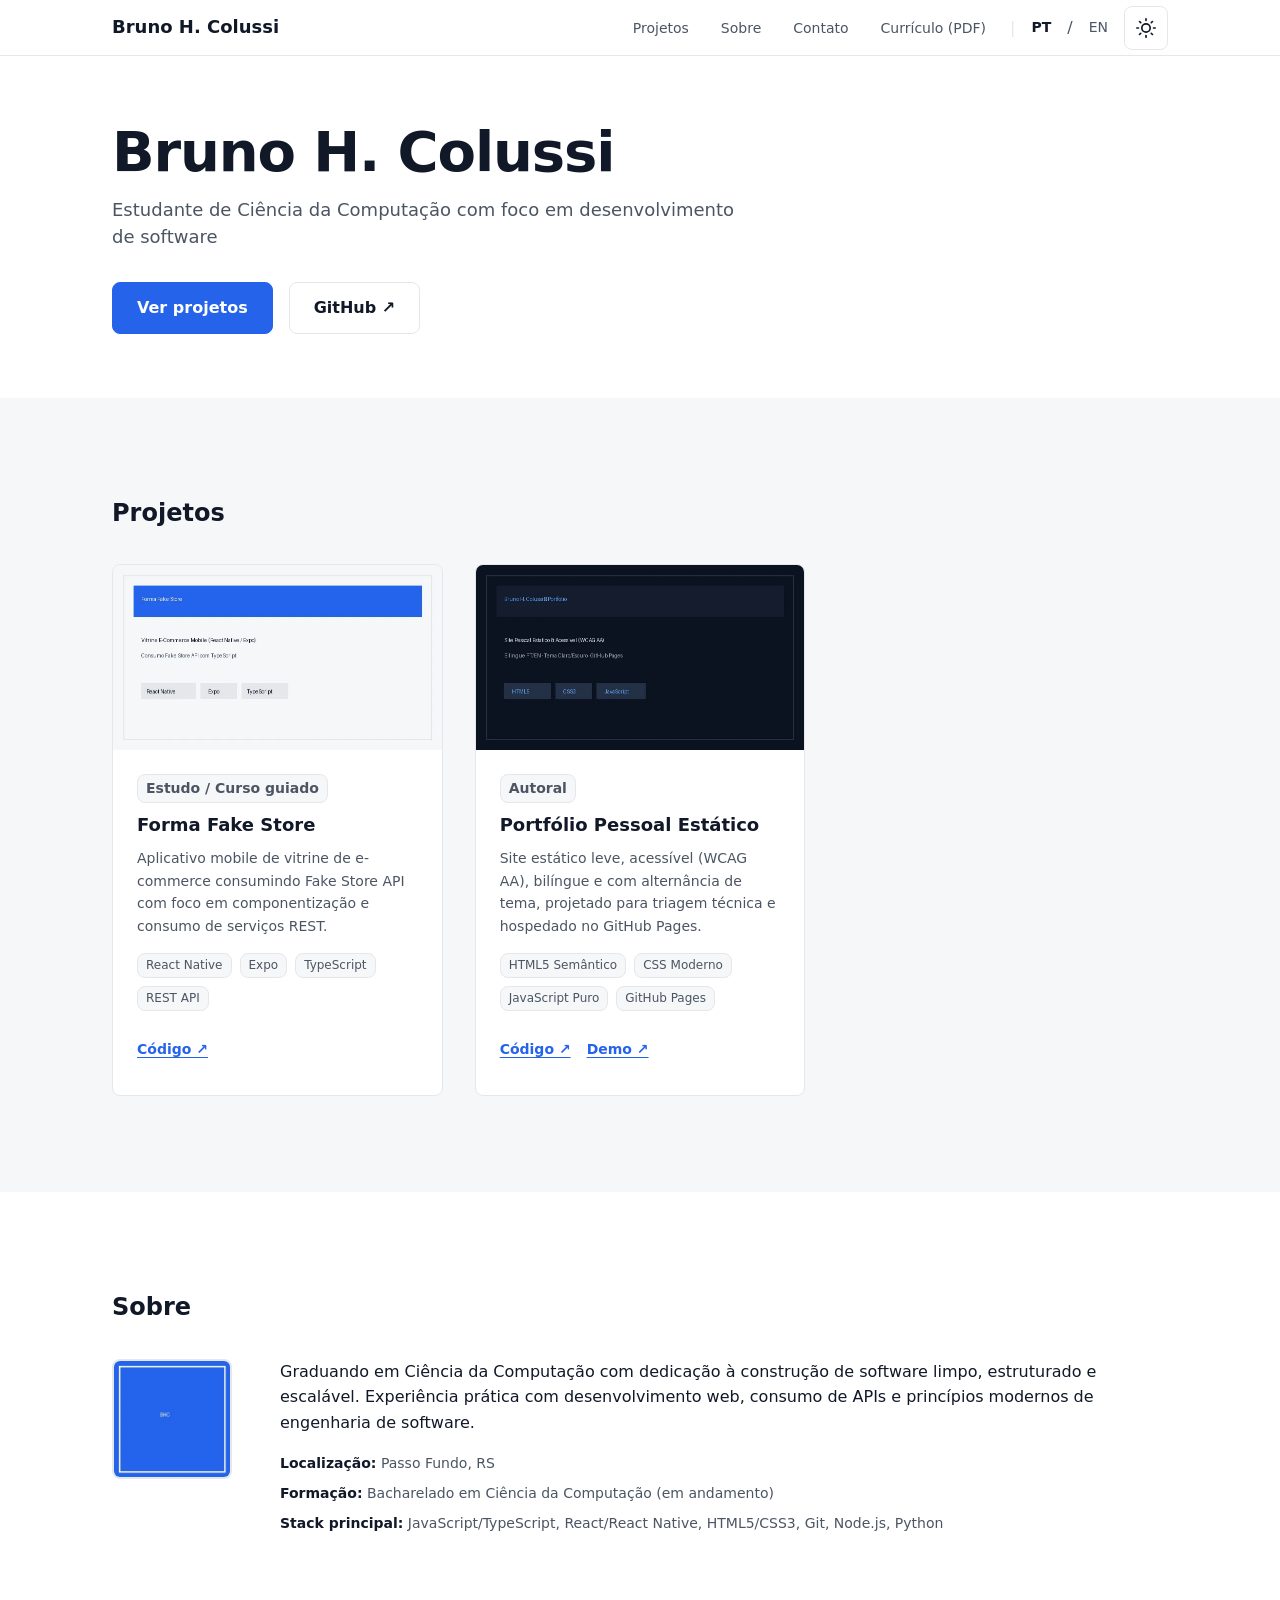
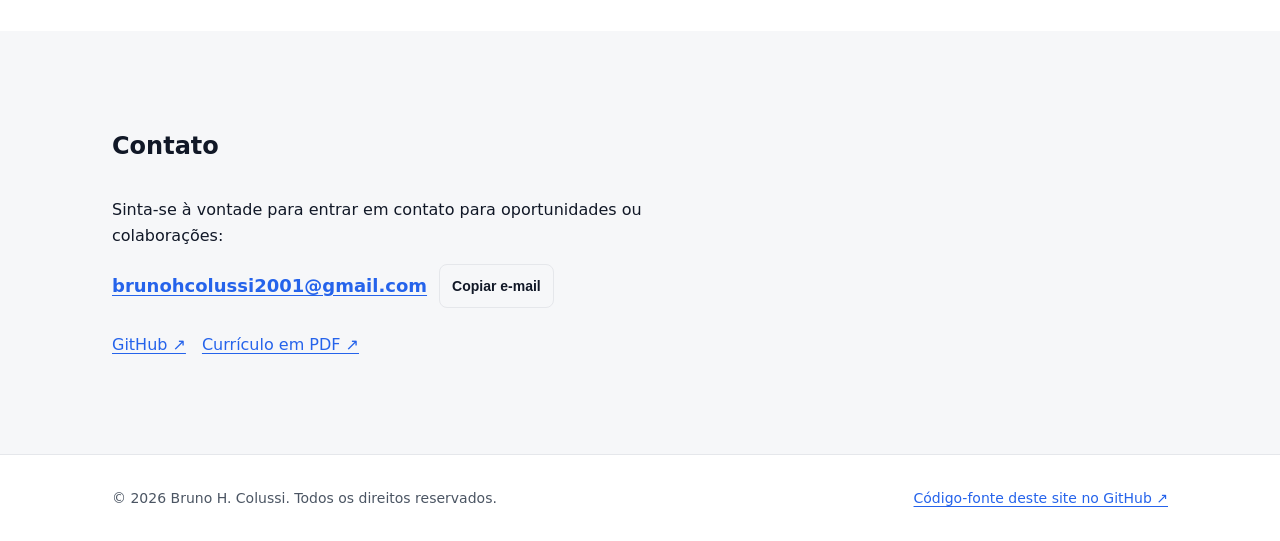
==== index.html @ cbc651db "feat: release portfolio v1.0 (estatico, acessivel, bilingue)" ====
<!DOCTYPE html>
<html lang="pt-BR">
<head>
  <meta charset="UTF-8">
  <meta name="viewport" content="width=device-width, initial-scale=1.0">
  <title>Bruno H. Colussi — Portfólio</title>
  <meta name="description" content="Estudante de Ciência da Computação com foco em desenvolvimento de software. Passo Fundo, RS. Projetos, formação e contato.">
  <meta name="theme-color" content="#FFFFFF">

  <!-- SEO e Open Graph -->
  <link rel="canonical" href="https://brunohcolussi.github.io/">
  <link rel="alternate" hreflang="pt-BR" href="https://brunohcolussi.github.io/">
  <link rel="alternate" hreflang="en" href="https://brunohcolussi.github.io/en/">
  <link rel="alternate" hreflang="x-default" href="https://brunohcolussi.github.io/">

  <meta property="og:type" content="website">
  <meta property="og:url" content="https://brunohcolussi.github.io/">
  <meta property="og:title" content="Bruno H. Colussi — Portfólio">
  <meta property="og:description" content="Estudante de Ciência da Computação com foco em desenvolvimento de software. Passo Fundo, RS.">
  <meta property="og:image" content="https://brunohcolussi.github.io/assets/img/social/og-image.webp">

  <meta name="twitter:card" content="summary_large_image">
  <meta name="twitter:title" content="Bruno H. Colussi — Portfólio">
  <meta name="twitter:description" content="Estudante de Ciência da Computação com foco em desenvolvimento de software. Passo Fundo, RS.">
  <meta name="twitter:image" content="https://brunohcolussi.github.io/assets/img/social/og-image.webp">

  <!-- Anti-flash de tema -->
  <script>
    (function() {
      var saved = localStorage.getItem('theme');
      if (saved === 'dark' || (!saved && window.matchMedia('(prefers-color-scheme: dark)').matches)) {
        document.documentElement.setAttribute('data-theme', 'dark');
      } else {
        document.documentElement.setAttribute('data-theme', 'light');
      }
    })();
  </script>

  <link rel="stylesheet" href="assets/css/style.css">
</head>
<body>
  <a href="#conteudo-principal" class="skip-link">Pular para o conteúdo principal</a>

  <!-- HEADER FIXO -->
  <header class="site-header">
    <div class="container header-inner">
      <a href="#hero" class="brand" aria-label="Ir para o topo da página">Bruno H. Colussi</a>

      <div class="nav-group">
        <nav aria-label="Navegação principal">
          <ul class="nav-menu">
            <li><a href="#projetos" class="nav-link">Projetos</a></li>
            <li><a href="#sobre" class="nav-link">Sobre</a></li>
            <li><a href="#contato" class="nav-link">Contato</a></li>
            <li><a href="curriculo.pdf" class="nav-link" target="_blank" rel="noopener">Currículo (PDF)</a></li>
          </ul>
        </nav>

        <div class="actions-group">
          <span aria-hidden="true" style="color: var(--border);">|</span>
          <a href="index.html" class="lang-switch" aria-current="true" aria-label="Versão em Português (atual)">PT</a>
          <span aria-hidden="true" style="color: var(--text-muted);">/</span>
          <a href="en/index.html" class="lang-switch" aria-label="Switch to English version">EN</a>

          <button id="theme-toggle" class="btn-icon" type="button" aria-pressed="false" aria-label="Alternar tema de cores" data-title-light="Alternar para tema escuro" data-title-dark="Alternar para tema claro">
            <svg width="20" height="20" viewBox="0 0 24 24" fill="none" stroke="currentColor" stroke-width="2" stroke-linecap="round" stroke-linejoin="round" aria-hidden="true">
              <circle cx="12" cy="12" r="5"></circle>
              <line x1="12" y1="1" x2="12" y2="3"></line>
              <line x1="12" y1="21" x2="12" y2="23"></line>
              <line x1="4.22" y1="4.22" x2="5.64" y2="5.64"></line>
              <line x1="18.36" y1="18.36" x2="19.78" y2="19.78"></line>
              <line x1="1" y1="12" x2="3" y2="12"></line>
              <line x1="21" y1="12" x2="23" y2="12"></line>
              <line x1="4.22" y1="19.78" x2="5.64" y2="18.36"></line>
              <line x1="18.36" y1="5.64" x2="19.78" y2="4.22"></line>
            </svg>
          </button>

          <button id="menu-toggle" class="btn-icon menu-toggle" type="button" aria-expanded="false" aria-controls="mobile-drawer" aria-label="Abrir menu de navegação">
            <svg width="20" height="20" viewBox="0 0 24 24" fill="none" stroke="currentColor" stroke-width="2" stroke-linecap="round" stroke-linejoin="round" aria-hidden="true">
              <line x1="3" y1="12" x2="21" y2="12"></line>
              <line x1="3" y1="6" x2="21" y2="6"></line>
              <line x1="3" y1="18" x2="21" y2="18"></line>
            </svg>
          </button>
        </div>
      </div>
    </div>

    <!-- Gaveta Mobile -->
    <div id="mobile-drawer" class="mobile-drawer">
      <ul class="mobile-menu-list">
        <li><a href="#projetos" class="nav-link">Projetos</a></li>
        <li><a href="#sobre" class="nav-link">Sobre</a></li>
        <li><a href="#contato" class="nav-link">Contato</a></li>
        <li><a href="curriculo.pdf" class="nav-link" target="_blank" rel="noopener">Currículo (PDF)</a></li>
      </ul>
    </div>
  </header>

  <main id="conteudo-principal">
    <!-- HERO SECTION (D9, D10, D11) -->
    <section id="hero" class="section hero">
      <div class="container">
        <h1 class="hero-title">Bruno H. Colussi</h1>
        <p class="hero-headline">Estudante de Ciência da Computação com foco em desenvolvimento de software</p>
        <div class="hero-ctas">
          <a href="#projetos" class="btn btn-primary">Ver projetos</a>
          <a href="https://github.com/brunohcolussi" class="btn btn-secondary" target="_blank" rel="noopener">GitHub ↗</a>
        </div>
      </div>
    </section>

    <!-- PROJETOS (D20, D28, D31) -->
    <section id="projetos" class="section section-alt">
      <div class="container">
        <h2 class="section-title">Projetos</h2>
        <div class="projects-grid">

          <!-- Card 1: forma-fake-store (D17 - Projeto de curso) -->
          <article class="project-card">
            <div class="project-img-wrapper">
              <img src="assets/img/projects/forma-fake-store.webp" alt="Interface do aplicativo Forma Fake Store com lista de produtos" class="project-img" width="640" height="360" loading="lazy">
            </div>
            <div class="project-card-body">
              <span class="project-badge">Estudo / Curso guiado</span>
              <h3 class="project-title">Forma Fake Store</h3>
              <p class="project-desc">Aplicativo mobile de vitrine de e-commerce consumindo Fake Store API com foco em componentização e consumo de serviços REST.</p>
              <ul class="project-tags" aria-label="Tecnologias utilizadas">
                <li class="tag">React Native</li>
                <li class="tag">Expo</li>
                <li class="tag">TypeScript</li>
                <li class="tag">REST API</li>
              </ul>
              <div class="project-links">
                <a href="https://github.com/Vinicius-Hoffelder/forma-fake-store" target="_blank" rel="noopener">Código ↗</a>
              </div>
            </div>
          </article>

          <!-- Card 2: Portfólio Pessoal (Autoral) -->
          <article class="project-card">
            <div class="project-img-wrapper">
              <img src="assets/img/projects/portfolio.webp" alt="Página inicial do site pessoal de Bruno H. Colussi exibindo hero e grade" class="project-img" width="640" height="360" loading="lazy">
            </div>
            <div class="project-card-body">
              <span class="project-badge">Autoral</span>
              <h3 class="project-title">Portfólio Pessoal Estático</h3>
              <p class="project-desc">Site estático leve, acessível (WCAG AA), bilíngue e com alternância de tema, projetado para triagem técnica e hospedado no GitHub Pages.</p>
              <ul class="project-tags" aria-label="Tecnologias utilizadas">
                <li class="tag">HTML5 Semântico</li>
                <li class="tag">CSS Moderno</li>
                <li class="tag">JavaScript Puro</li>
                <li class="tag">GitHub Pages</li>
              </ul>
              <div class="project-links">
                <a href="https://github.com/brunohcolussi/brunohcolussi.github.io" target="_blank" rel="noopener">Código ↗</a>
                <a href="https://brunohcolussi.github.io/" target="_blank" rel="noopener">Demo ↗</a>
              </div>
            </div>
          </article>

        </div>
      </div>
    </section>

    <!-- SOBRE (D13, D14, D21) -->
    <section id="sobre" class="section">
      <div class="container">
        <h2 class="section-title">Sobre</h2>
        <div class="about-content">
          <img src="assets/img/foto.webp" alt="Foto de Bruno H. Colussi" class="about-avatar" width="120" height="120" loading="lazy">
          <div class="about-details">
            <p class="about-bio">
              Graduando em Ciência da Computação com dedicação à construção de software limpo, estruturado e escalável. Experiência prática com desenvolvimento web, consumo de APIs e princípios modernos de engenharia de software.
            </p>
            <ul class="about-meta-list">
              <li class="about-meta-item"><strong>Localização:</strong> Passo Fundo, RS</li>
              <li class="about-meta-item"><strong>Formação:</strong> Bacharelado em Ciência da Computação (em andamento)</li>
              <li class="about-meta-item"><strong>Stack principal:</strong> JavaScript/TypeScript, React/React Native, HTML5/CSS3, Git, Node.js, Python</li>
            </ul>
          </div>
        </div>
      </div>
    </section>

    <!-- CONTATO (D12, D32) -->
    <section id="contato" class="section section-alt">
      <div class="container">
        <h2 class="section-title">Contato</h2>
        <div class="contact-box">
          <p>Sinta-se à vontade para entrar em contato para oportunidades ou colaborações:</p>
          <div class="contact-email-row">
            <a href="mailto:brunohcolussi2001@gmail.com" class="contact-email-link">brunohcolussi2001@gmail.com</a>
            <button id="btn-copy-email" type="button" class="btn btn-secondary copy-btn" data-feedback="Copiado!">Copiar e-mail</button>
            <span id="copy-live-alert" class="sr-only" aria-live="polite" style="position: absolute; width: 1px; height: 1px; overflow: hidden; clip: rect(0,0,0,0);"></span>
          </div>
          <ul class="contact-links-list">
            <li><a href="https://github.com/brunohcolussi" target="_blank" rel="noopener">GitHub ↗</a></li>
            <li><a href="curriculo.pdf" target="_blank" rel="noopener">Currículo em PDF ↗</a></li>
          </ul>
        </div>
      </div>
    </section>
  </main>

  <!-- FOOTER -->
  <footer class="site-footer">
    <div class="container footer-inner">
      <p>© 2026 Bruno H. Colussi. Todos os direitos reservados.</p>
      <p><a href="https://github.com/brunohcolussi/brunohcolussi.github.io" target="_blank" rel="noopener">Código-fonte deste site no GitHub ↗</a></p>
    </div>
  </footer>

  <script src="assets/js/main.js"></script>
</body>
</html>
---- assets/css/style.css ----
/* ==========================================================================
   TOKENS DE DESIGN (SPECS.md Seção 7)
   ========================================================================== */
:root {
  /* Cores - Tema Claro (Padrão) */
  --bg: #FFFFFF;
  --surface: #F6F7F9;
  --text: #111827;
  --text-muted: #4B5563;
  --border: #E5E7EB;
  --accent: #2563EB;
  --accent-hover: #1D4ED8;
  --on-accent: #FFFFFF;

  /* Tipografia (Fontes de Sistema - D25) */
  --font-sans: system-ui, -apple-system, "Segoe UI", Roboto, "Helvetica Neue", Arial, sans-serif;
  --text-xl: clamp(2rem, 1.2rem + 3.2vw, 3.5rem);
  --text-lg: 1.5rem;
  --text-md: 1.125rem;
  --text-base: 1rem;
  --text-sm: 0.875rem;

  /* Espaçamentos */
  --space-1: 4px;
  --space-2: 8px;
  --space-3: 12px;
  --space-4: 16px;
  --space-5: 24px;
  --space-6: 32px;
  --space-7: 48px;
  --space-8: 64px;
  --space-9: 96px;

  /* Layout */
  --container: 1120px;
  --gutter: 20px;
  --section-y: 64px;
  --radius: 8px;
  --header-height: 56px;

  /* Transição */
  --transition: 150ms ease-out;
}

@media (min-width: 768px) {
  :root {
    --gutter: 32px;
  }
}

@media (min-width: 1024px) {
  :root {
    --section-y: 96px;
  }
}

/* Tema Escuro - Automático via Sistema */
@media (prefers-color-scheme: dark) {
  :root:not([data-theme="light"]) {
    --bg: #0B1220;
    --surface: #131C2E;
    --text: #E5E7EB;
    --text-muted: #9CA3AF;
    --border: #243044;
    --accent: #60A5FA;
    --accent-hover: #93C5FD;
    --on-accent: #0B1220;
  }
}

/* Tema Escuro - Forçado via Atributo */
[data-theme="dark"] {
  --bg: #0B1220;
  --surface: #131C2E;
  --text: #E5E7EB;
  --text-muted: #9CA3AF;
  --border: #243044;
  --accent: #60A5FA;
  --accent-hover: #93C5FD;
  --on-accent: #0B1220;
}

/* Tema Claro - Forçado via Atributo */
[data-theme="light"] {
  --bg: #FFFFFF;
  --surface: #F6F7F9;
  --text: #111827;
  --text-muted: #4B5563;
  --border: #E5E7EB;
  --accent: #2563EB;
  --accent-hover: #1D4ED8;
  --on-accent: #FFFFFF;
}

/* ==========================================================================
   RESET E BASE
   ========================================================================== */
*, *::before, *::after {
  box-sizing: border-box;
  margin: 0;
  padding: 0;
}

html {
  font-family: var(--font-sans);
  font-size: 16px;
  line-height: 1.6;
  color: var(--text);
  background-color: var(--bg);
  scroll-behavior: smooth;
  -webkit-text-size-adjust: 100%;
}

@media (prefers-reduced-motion: reduce) {
  html {
    scroll-behavior: auto;
  }
  *, *::before, *::after {
    animation-duration: 0.01ms !important;
    animation-iteration-count: 1 !important;
    transition-duration: 0.01ms !important;
    scroll-behavior: auto !important;
  }
}

body {
  min-height: 100vh;
  display: flex;
  flex-direction: column;
}

img {
  max-width: 100%;
  height: auto;
  display: block;
}

a {
  color: var(--accent);
  text-decoration: underline;
  text-underline-offset: 3px;
  transition: color var(--transition);
}

a:hover {
  color: var(--accent-hover);
}

:focus-visible {
  outline: 3px solid var(--accent);
  outline-offset: 2px;
}

/* Skip Link (Acessibilidade) */
.skip-link {
  position: absolute;
  top: -100px;
  left: var(--space-4);
  background: var(--accent);
  color: var(--on-accent);
  padding: var(--space-2) var(--space-4);
  border-radius: var(--radius);
  text-decoration: none;
  font-weight: 600;
  z-index: 1000;
  transition: top var(--transition);
}

.skip-link:focus {
  top: var(--space-4);
}

/* Layout Utilitários */
.container {
  width: 100%;
  max-width: var(--container);
  margin-left: auto;
  margin-right: auto;
  padding-left: var(--gutter);
  padding-right: var(--gutter);
}

.section {
  padding-top: var(--section-y);
  padding-bottom: var(--section-y);
  scroll-margin-top: var(--header-height);
}

.section-alt {
  background-color: var(--surface);
}

.section-title {
  font-size: var(--text-lg);
  font-weight: 700;
  margin-bottom: var(--space-6);
  color: var(--text);
}

/* ==========================================================================
   HEADER E NAVEGAÇÃO
   ========================================================================== */
.site-header {
  position: sticky;
  top: 0;
  left: 0;
  width: 100%;
  height: var(--header-height);
  background-color: var(--bg);
  border-bottom: 1px solid var(--border);
  z-index: 100;
}

.header-inner {
  display: flex;
  align-items: center;
  justify-content: space-between;
  height: 100%;
}

.brand {
  font-size: var(--text-md);
  font-weight: 700;
  color: var(--text);
  text-decoration: none;
}

.nav-group {
  display: flex;
  align-items: center;
  gap: var(--space-4);
}

.nav-menu {
  display: none;
  list-style: none;
  gap: var(--space-4);
}

.nav-link {
  font-size: var(--text-sm);
  color: var(--text-muted);
  text-decoration: none;
  padding: var(--space-2);
  border-radius: var(--radius);
  transition: color var(--transition);
}

.nav-link:hover,
.nav-link[aria-current="page"] {
  color: var(--text);
  font-weight: 600;
}

.actions-group {
  display: flex;
  align-items: center;
  gap: var(--space-2);
}

.btn-icon {
  display: inline-flex;
  align-items: center;
  justify-content: center;
  min-width: 44px;
  min-height: 44px;
  background: transparent;
  border: 1px solid var(--border);
  border-radius: var(--radius);
  color: var(--text);
  cursor: pointer;
  padding: var(--space-2);
  transition: background-color var(--transition), border-color var(--transition);
}

.btn-icon:hover {
  background-color: var(--surface);
}

.lang-switch {
  font-size: var(--text-sm);
  text-decoration: none;
  color: var(--text-muted);
  padding: var(--space-2);
  min-height: 44px;
  display: inline-flex;
  align-items: center;
}

.lang-switch[aria-current="true"] {
  font-weight: 700;
  color: var(--text);
}

.menu-toggle {
  display: inline-flex;
}

@media (min-width: 768px) {
  .nav-menu {
    display: flex;
  }
  .menu-toggle {
    display: none;
  }
}

/* Mobile Drawer Menu */
.mobile-drawer {
  display: none;
  position: fixed;
  top: var(--header-height);
  left: 0;
  width: 100%;
  background-color: var(--bg);
  border-bottom: 1px solid var(--border);
  padding: var(--space-4) var(--gutter);
  z-index: 99;
}

.mobile-drawer.is-open {
  display: block;
}

.mobile-menu-list {
  list-style: none;
  display: flex;
  flex-direction: column;
  gap: var(--space-2);
}

.mobile-menu-list .nav-link {
  display: block;
  padding: var(--space-3) 0;
  font-size: var(--text-md);
}

/* ==========================================================================
   HERO SECTION
   ========================================================================== */
.hero {
  padding-top: var(--space-8);
  padding-bottom: var(--space-8);
}

.hero-title {
  font-size: var(--text-xl);
  font-weight: 800;
  line-height: 1.15;
  letter-spacing: -0.02em;
  color: var(--text);
  margin-bottom: var(--space-3);
}

.hero-headline {
  font-size: var(--text-md);
  color: var(--text-muted);
  max-width: 650px;
  line-height: 1.5;
  margin-bottom: var(--space-6);
}

.hero-ctas {
  display: flex;
  flex-wrap: wrap;
  gap: var(--space-4);
}

.btn {
  display: inline-flex;
  align-items: center;
  justify-content: center;
  min-height: 44px;
  padding: var(--space-3) var(--space-5);
  border-radius: var(--radius);
  font-size: var(--text-base);
  font-weight: 600;
  text-decoration: none;
  cursor: pointer;
  transition: background-color var(--transition), color var(--transition), border-color var(--transition);
}

.btn-primary {
  background-color: var(--accent);
  color: var(--on-accent);
  border: 1px solid var(--accent);
}

.btn-primary:hover {
  background-color: var(--accent-hover);
  border-color: var(--accent-hover);
  color: var(--on-accent);
}

.btn-secondary {
  background-color: transparent;
  color: var(--text);
  border: 1px solid var(--border);
}

.btn-secondary:hover {
  background-color: var(--surface);
  color: var(--text);
}

/* ==========================================================================
   PROJETOS (GRADE E CARDS)
   ========================================================================== */
.projects-grid {
  display: grid;
  grid-template-columns: 1fr;
  gap: var(--space-6);
}

@media (min-width: 768px) {
  .projects-grid {
    grid-template-columns: repeat(2, 1fr);
  }
}

@media (min-width: 1024px) {
  .projects-grid {
    grid-template-columns: repeat(3, 1fr);
  }
}

.project-card {
  background-color: var(--bg);
  border: 1px solid var(--border);
  border-radius: var(--radius);
  overflow: hidden;
  display: flex;
  flex-direction: column;
  transition: transform var(--transition), box-shadow var(--transition);
}

.project-card:hover {
  transform: translateY(-2px);
  box-shadow: 0 4px 12px rgba(0, 0, 0, 0.05);
}

.project-img-wrapper {
  position: relative;
  width: 100%;
  aspect-ratio: 16 / 9;
  background-color: var(--surface);
  overflow: hidden;
}

.project-img {
  width: 100%;
  height: 100%;
  object-fit: cover;
}

.project-card-body {
  padding: var(--space-5);
  display: flex;
  flex-direction: column;
  flex-grow: 1;
}

.project-badge {
  display: inline-block;
  align-self: flex-start;
  font-size: var(--text-sm);
  font-weight: 600;
  color: var(--text-muted);
  background-color: var(--surface);
  padding: 2px var(--space-2);
  border-radius: var(--radius);
  margin-bottom: var(--space-2);
  border: 1px solid var(--border);
}

.project-title {
  font-size: var(--text-md);
  font-weight: 700;
  margin-bottom: var(--space-2);
  color: var(--text);
}

.project-desc {
  font-size: var(--text-sm);
  color: var(--text-muted);
  margin-bottom: var(--space-4);
  flex-grow: 1;
}

.project-tags {
  display: flex;
  flex-wrap: wrap;
  gap: var(--space-2);
  list-style: none;
  margin-bottom: var(--space-4);
}

.tag {
  font-size: 0.75rem;
  font-weight: 500;
  color: var(--text-muted);
  background-color: var(--surface);
  border: 1px solid var(--border);
  padding: 2px var(--space-2);
  border-radius: var(--radius);
}

.project-links {
  display: flex;
  gap: var(--space-4);
  align-items: center;
}

.project-links a {
  font-size: var(--text-sm);
  font-weight: 600;
  display: inline-flex;
  align-items: center;
  gap: 4px;
  min-height: 44px;
}

/* ==========================================================================
   SOBRE
   ========================================================================== */
.about-content {
  display: flex;
  flex-direction: column;
  gap: var(--space-6);
}

@media (min-width: 768px) {
  .about-content {
    flex-direction: row;
    align-items: flex-start;
    gap: var(--space-7);
  }
}

.about-avatar {
  width: 96px;
  height: 96px;
  border-radius: var(--radius);
  object-fit: cover;
  border: 2px solid var(--border);
  flex-shrink: 0;
}

@media (min-width: 1024px) {
  .about-avatar {
    width: 120px;
    height: 120px;
  }
}

.about-details {
  flex-grow: 1;
}

.about-bio {
  font-size: var(--text-base);
  color: var(--text);
  line-height: 1.6;
  margin-bottom: var(--space-4);
}

.about-meta-list {
  list-style: none;
  display: flex;
  flex-direction: column;
  gap: var(--space-2);
}

.about-meta-item {
  font-size: var(--text-sm);
  color: var(--text-muted);
}

.about-meta-item strong {
  color: var(--text);
}

/* ==========================================================================
   CONTATO
   ========================================================================== */
.contact-box {
  display: flex;
  flex-direction: column;
  gap: var(--space-4);
  max-width: 600px;
}

.contact-email-row {
  display: flex;
  align-items: center;
  flex-wrap: wrap;
  gap: var(--space-3);
}

.contact-email-link {
  font-size: var(--text-md);
  font-weight: 600;
}

.copy-btn {
  font-size: var(--text-sm);
  padding: var(--space-2) var(--space-3);
  min-height: 44px;
  cursor: pointer;
}

.contact-links-list {
  list-style: none;
  display: flex;
  flex-wrap: wrap;
  gap: var(--space-4);
  margin-top: var(--space-2);
}

/* ==========================================================================
   FOOTER
   ========================================================================== */
.site-footer {
  margin-top: auto;
  border-top: 1px solid var(--border);
  padding: var(--space-6) 0;
  font-size: var(--text-sm);
  color: var(--text-muted);
}

.footer-inner {
  display: flex;
  flex-direction: column;
  gap: var(--space-2);
  align-items: flex-start;
}

@media (min-width: 768px) {
  .footer-inner {
    flex-direction: row;
    justify-content: space-between;
    align-items: center;
  }
}

/* ==========================================================================
   PÁGINA 404
   ========================================================================== */
.error-page-container {
  padding-top: var(--space-9);
  padding-bottom: var(--space-9);
  text-align: center;
}

.error-code {
  font-size: var(--text-xl);
  font-weight: 800;
  color: var(--accent);
  margin-bottom: var(--space-2);
}

.error-message {
  font-size: var(--text-md);
  color: var(--text-muted);
  margin-bottom: var(--space-6);
}
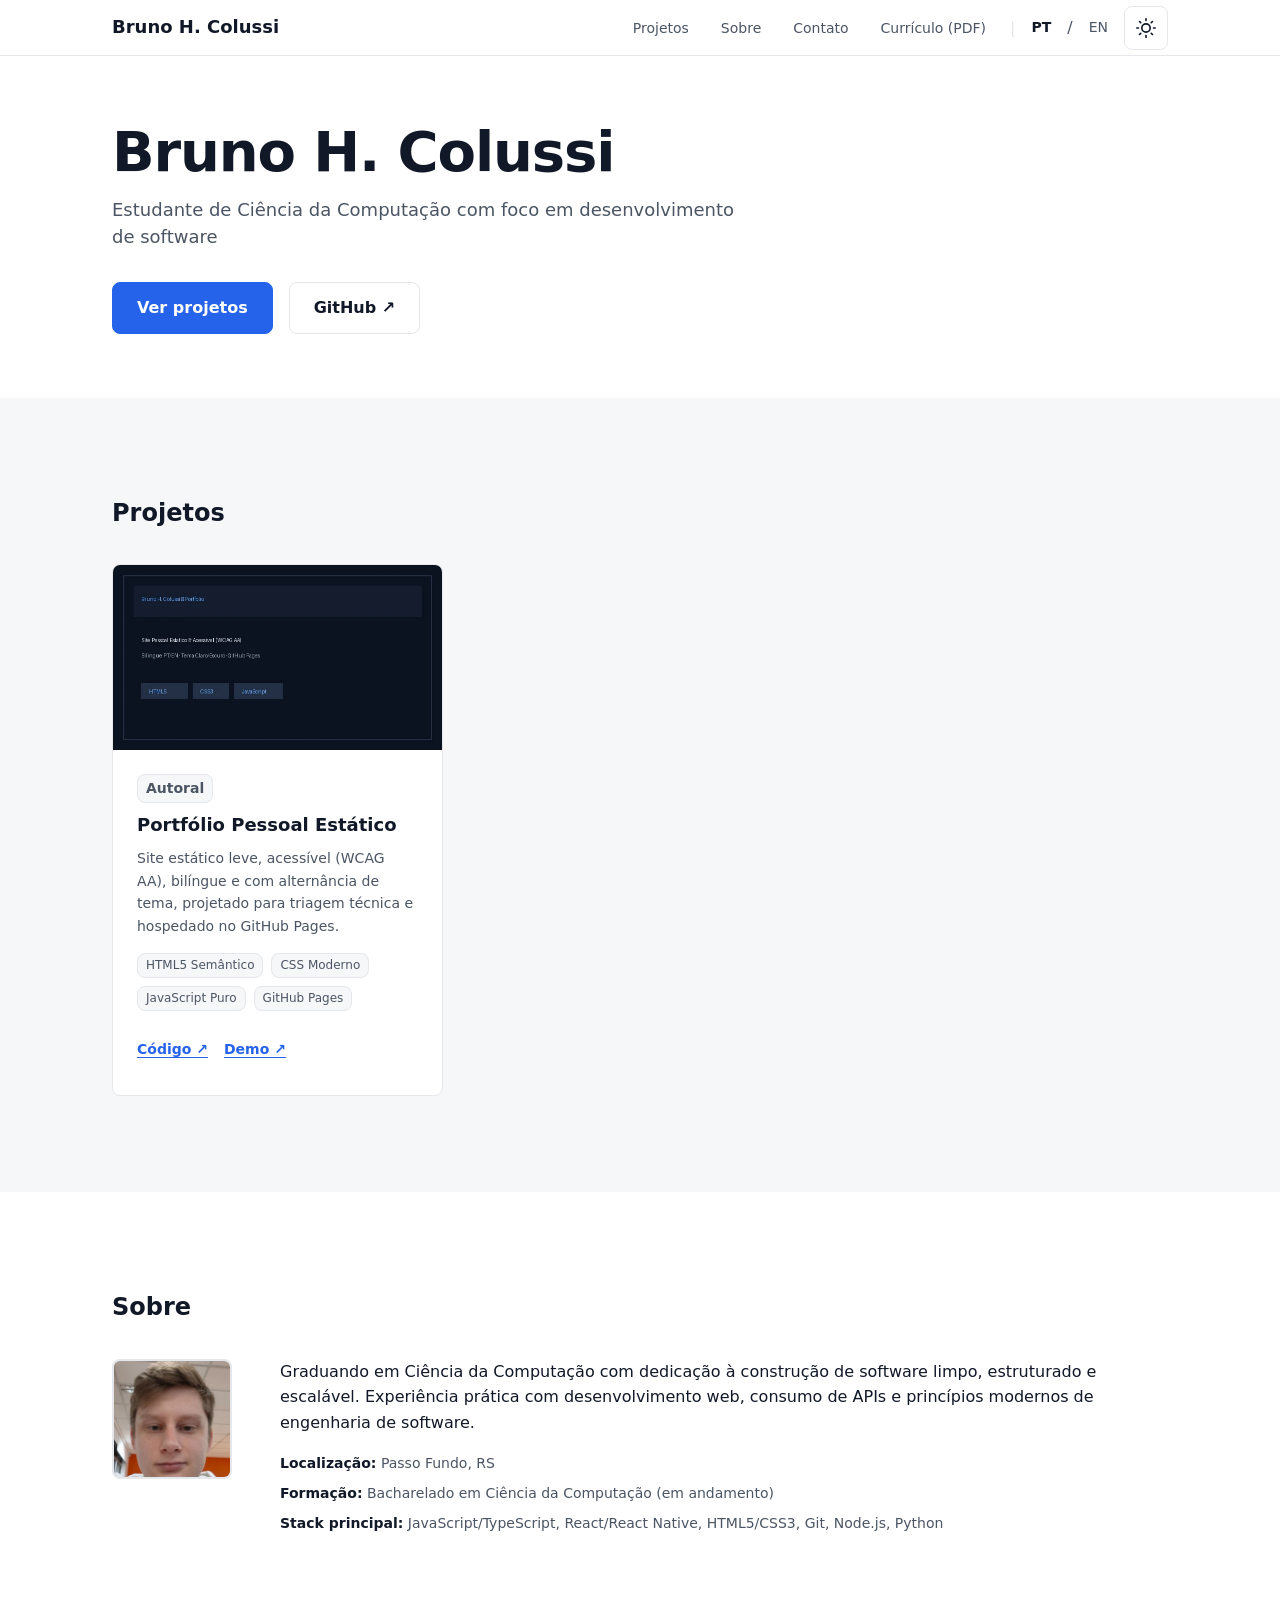
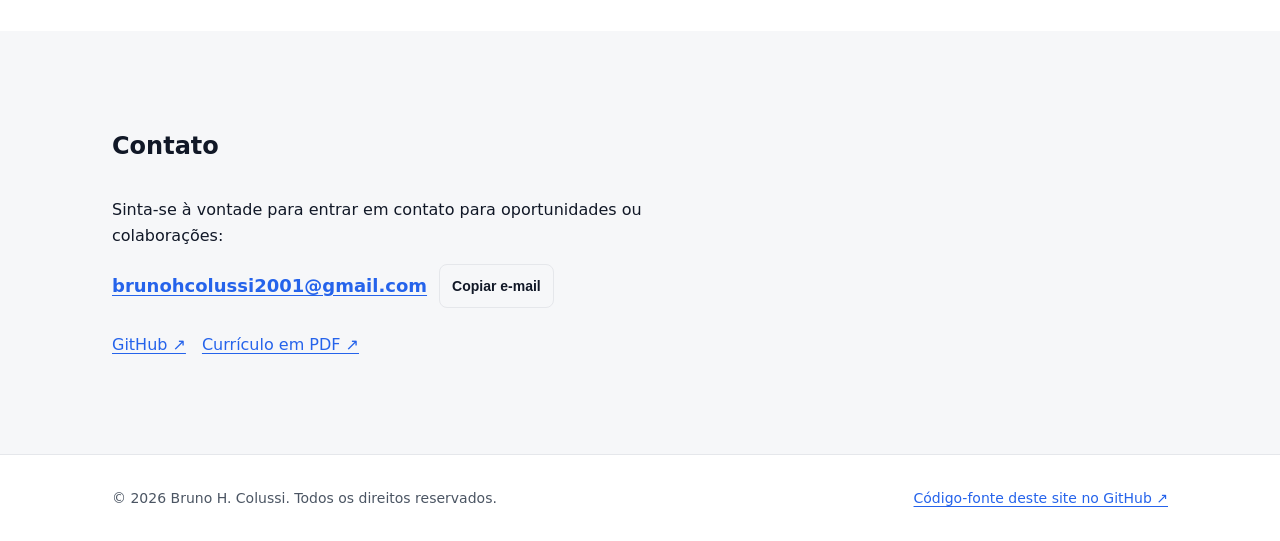
==== commit 97a34008: "fix: remove forma-fake-store project and update author photo in about section" ====
--- a/index.html
+++ b/index.html
@@ -117,28 +117,7 @@
         <h2 class="section-title">Projetos</h2>
         <div class="projects-grid">
 
-          <!-- Card 1: forma-fake-store (D17 - Projeto de curso) -->
-          <article class="project-card">
-            <div class="project-img-wrapper">
-              <img src="assets/img/projects/forma-fake-store.webp" alt="Interface do aplicativo Forma Fake Store com lista de produtos" class="project-img" width="640" height="360" loading="lazy">
-            </div>
-            <div class="project-card-body">
-              <span class="project-badge">Estudo / Curso guiado</span>
-              <h3 class="project-title">Forma Fake Store</h3>
-              <p class="project-desc">Aplicativo mobile de vitrine de e-commerce consumindo Fake Store API com foco em componentização e consumo de serviços REST.</p>
-              <ul class="project-tags" aria-label="Tecnologias utilizadas">
-                <li class="tag">React Native</li>
-                <li class="tag">Expo</li>
-                <li class="tag">TypeScript</li>
-                <li class="tag">REST API</li>
-              </ul>
-              <div class="project-links">
-                <a href="https://github.com/Vinicius-Hoffelder/forma-fake-store" target="_blank" rel="noopener">Código ↗</a>
-              </div>
-            </div>
-          </article>
-
-          <!-- Card 2: Portfólio Pessoal (Autoral) -->
+          <!-- Card: Portfólio Pessoal (Autoral) -->
           <article class="project-card">
             <div class="project-img-wrapper">
               <img src="assets/img/projects/portfolio.webp" alt="Página inicial do site pessoal de Bruno H. Colussi exibindo hero e grade" class="project-img" width="640" height="360" loading="lazy">
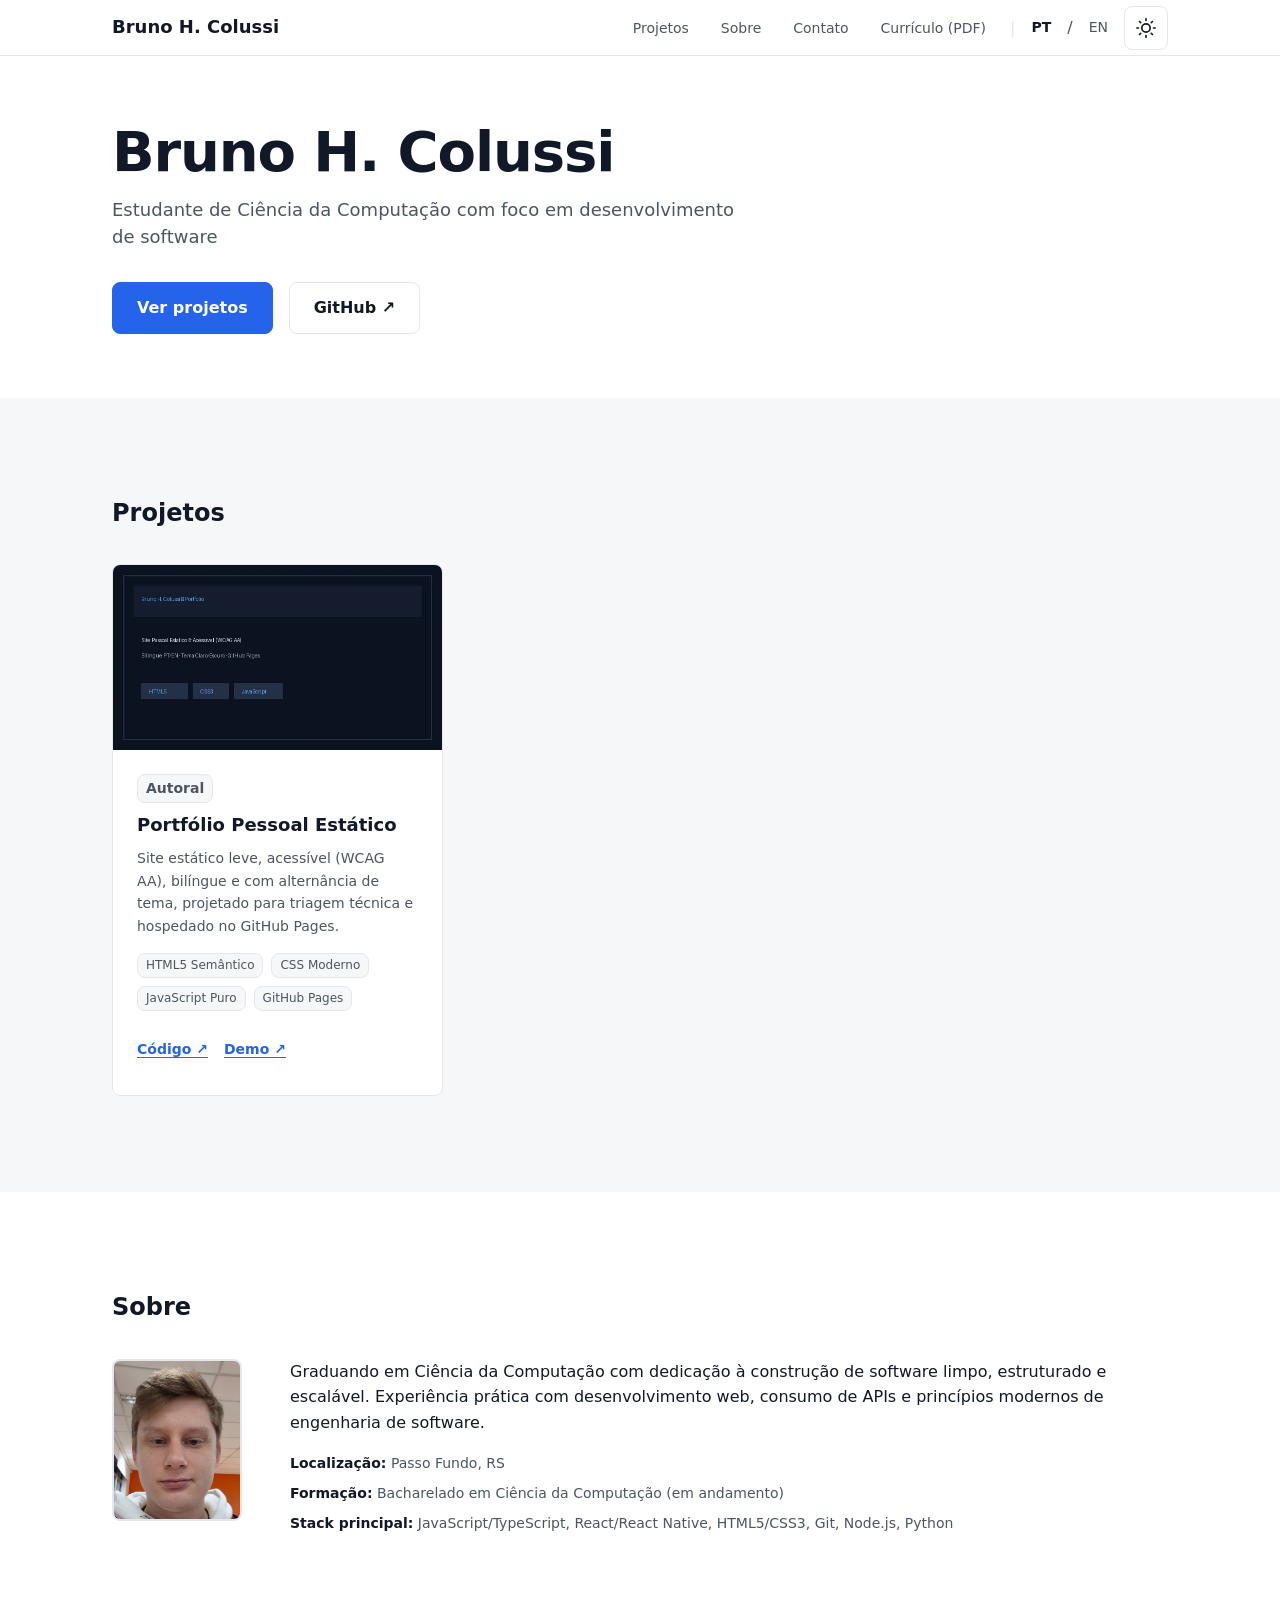
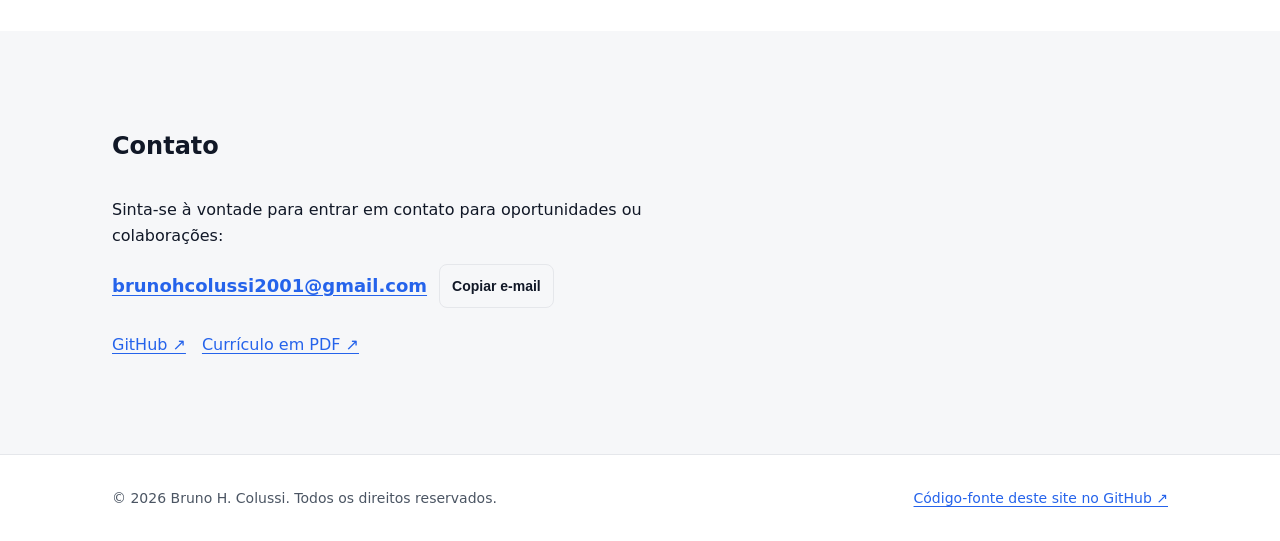
==== commit ba75dc73: "style: optimize avatar framing to full portrait (4:5) without facial cropping" ====
--- a/index.html
+++ b/index.html
@@ -148,7 +148,7 @@
       <div class="container">
         <h2 class="section-title">Sobre</h2>
         <div class="about-content">
-          <img src="assets/img/foto.webp" alt="Foto de Bruno H. Colussi" class="about-avatar" width="120" height="120" loading="lazy">
+          <img src="assets/img/foto.webp" alt="Foto de Bruno H. Colussi" class="about-avatar" width="120" height="150" loading="lazy">
           <div class="about-details">
             <p class="about-bio">
               Graduando em Ciência da Computação com dedicação à construção de software limpo, estruturado e escalável. Experiência prática com desenvolvimento web, consumo de APIs e princípios modernos de engenharia de software.
--- a/assets/css/style.css
+++ b/assets/css/style.css
@@ -538,8 +538,9 @@
 }
 
 .about-avatar {
-  width: 96px;
-  height: 96px;
+  width: 100px;
+  aspect-ratio: 4 / 5;
+  height: auto;
   border-radius: var(--radius);
   object-fit: cover;
   border: 2px solid var(--border);
@@ -548,8 +549,7 @@
 
 @media (min-width: 1024px) {
   .about-avatar {
-    width: 120px;
-    height: 120px;
+    width: 130px;
   }
 }
 
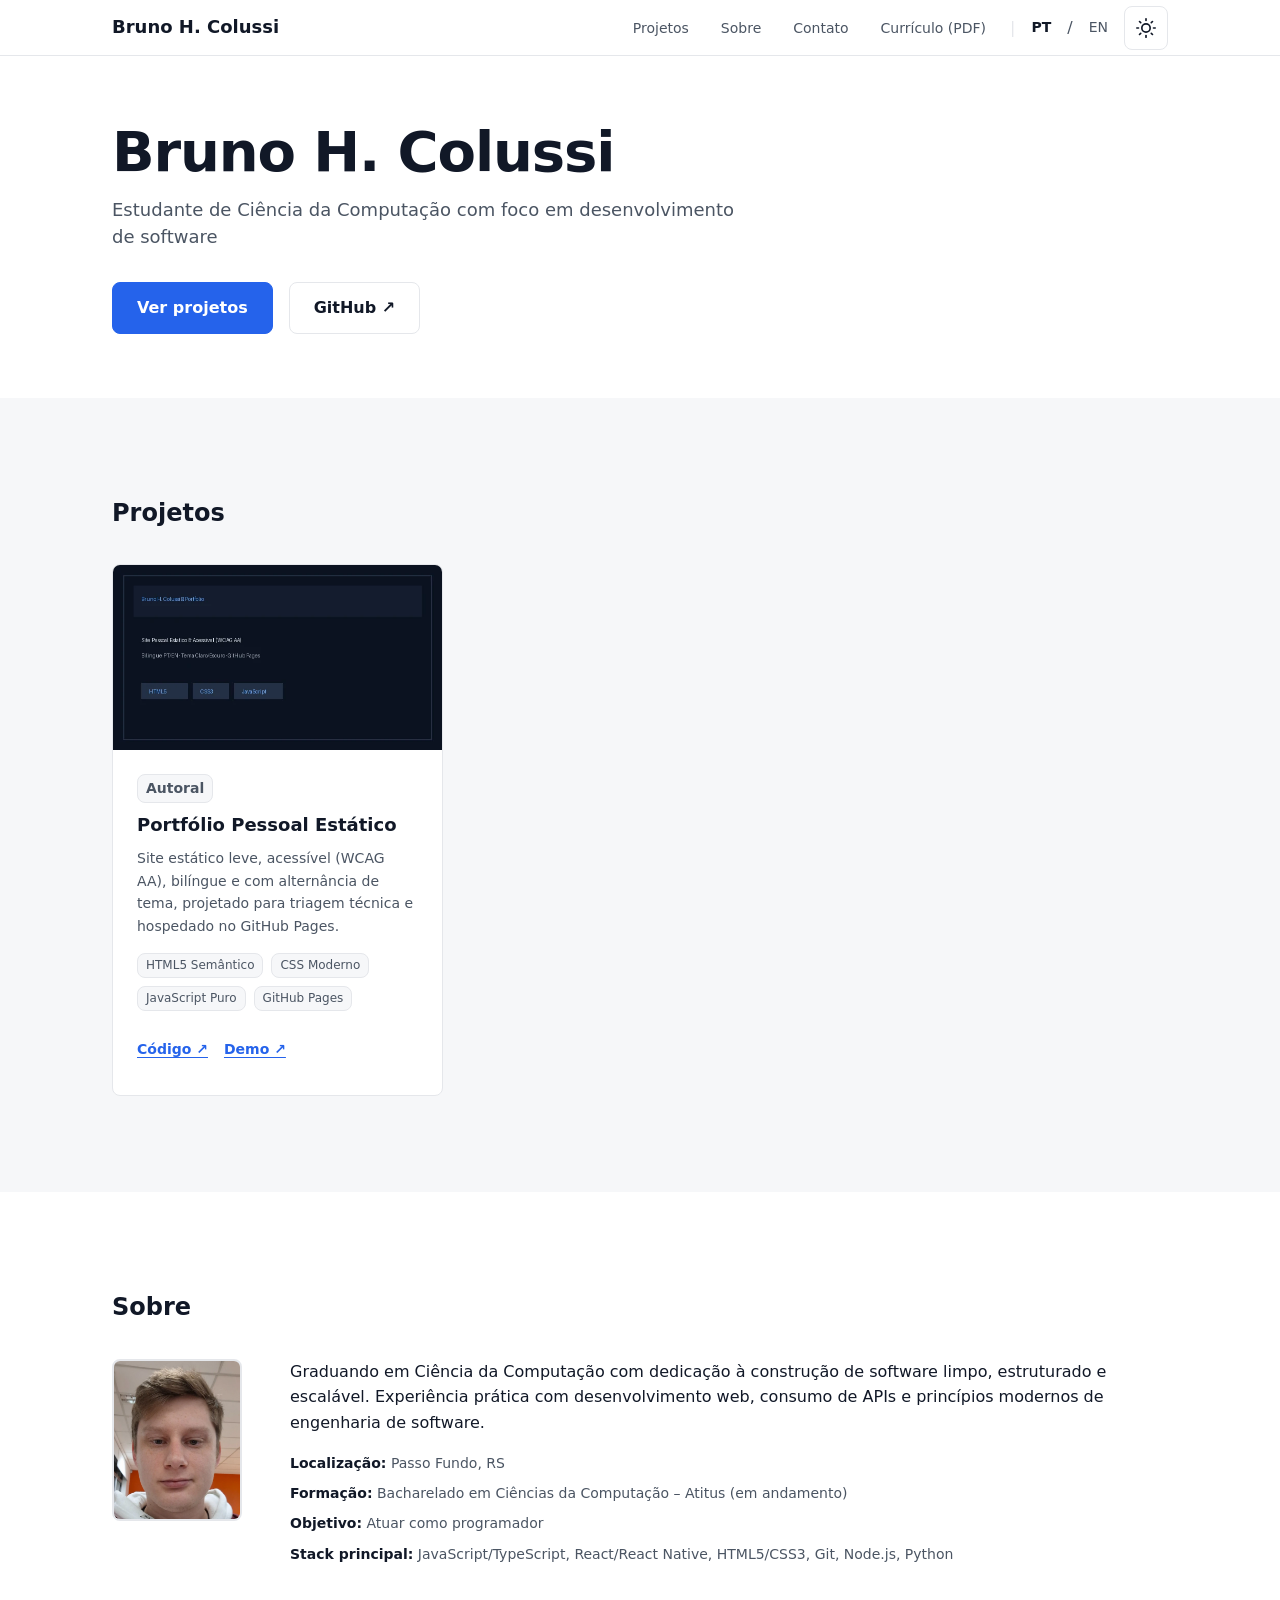
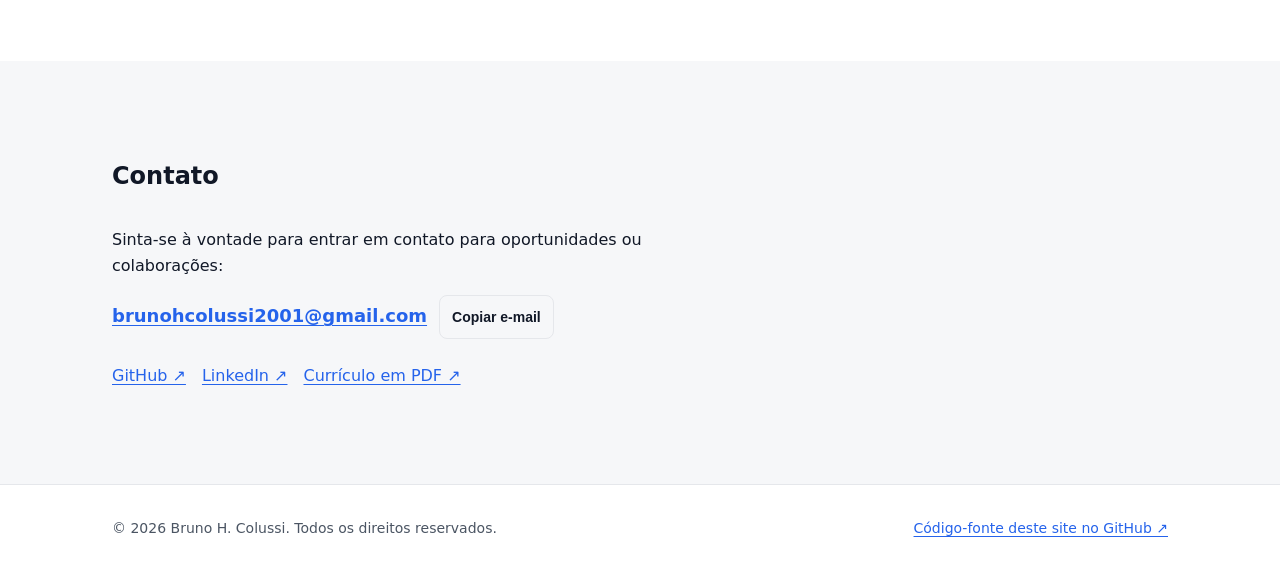
==== commit 2dbdd144: "feat: update resume with author official CV and add LinkedIn link" ====
--- a/index.html
+++ b/index.html
@@ -155,7 +155,8 @@
             </p>
             <ul class="about-meta-list">
               <li class="about-meta-item"><strong>Localização:</strong> Passo Fundo, RS</li>
-              <li class="about-meta-item"><strong>Formação:</strong> Bacharelado em Ciência da Computação (em andamento)</li>
+              <li class="about-meta-item"><strong>Formação:</strong> Bacharelado em Ciências da Computação – Atitus (em andamento)</li>
+              <li class="about-meta-item"><strong>Objetivo:</strong> Atuar como programador</li>
               <li class="about-meta-item"><strong>Stack principal:</strong> JavaScript/TypeScript, React/React Native, HTML5/CSS3, Git, Node.js, Python</li>
             </ul>
           </div>
@@ -176,6 +177,7 @@
           </div>
           <ul class="contact-links-list">
             <li><a href="https://github.com/brunohcolussi" target="_blank" rel="noopener">GitHub ↗</a></li>
+            <li><a href="https://www.linkedin.com/in/bruno-hoffelder-colussi-a3b602310/" target="_blank" rel="noopener">LinkedIn ↗</a></li>
             <li><a href="curriculo.pdf" target="_blank" rel="noopener">Currículo em PDF ↗</a></li>
           </ul>
         </div>
